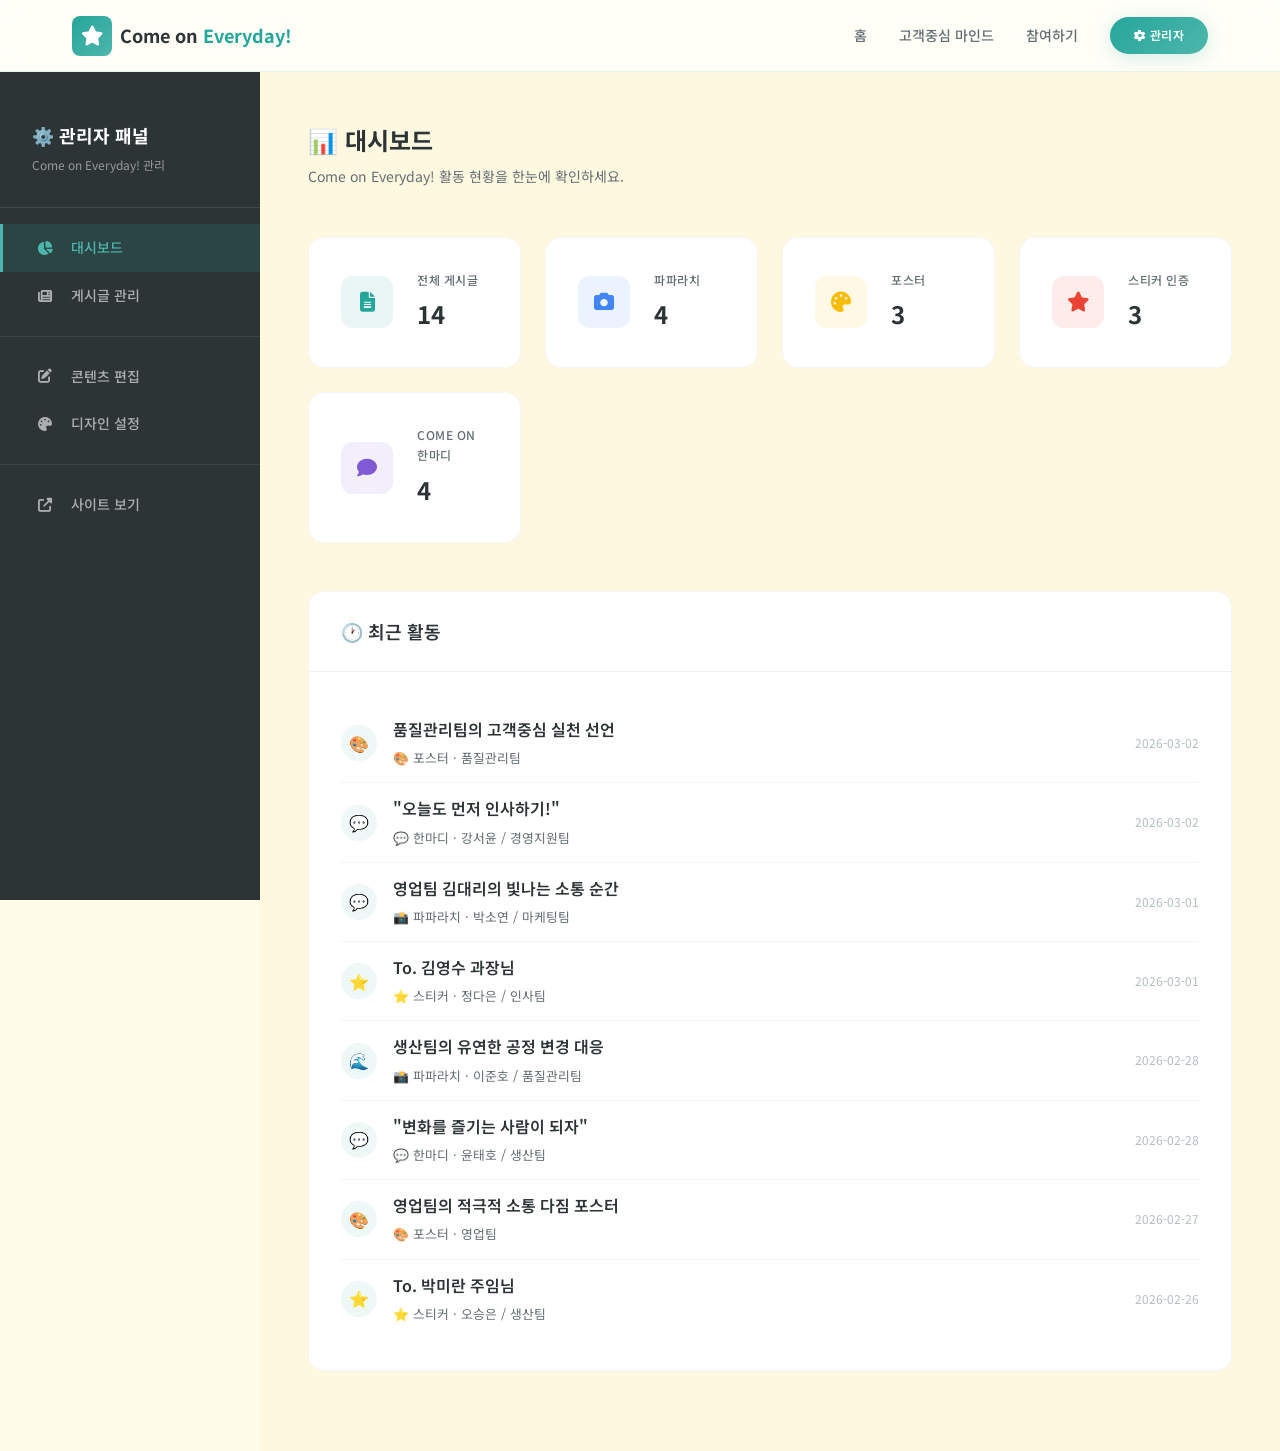
==== admin.html @ de148626 "feat: 에스티팜 Come on Everyday 웹사이트 초기 버전" ====
<!DOCTYPE html>
<html lang="ko">

<head>
    <meta charset="UTF-8">
    <meta name="viewport" content="width=device-width, initial-scale=1.0">
    <title>관리자 대시보드 - Come on Everyday!</title>
    <meta name="robots" content="noindex, nofollow">
    <link rel="preconnect" href="https://fonts.googleapis.com">
    <link rel="preconnect" href="https://fonts.gstatic.com" crossorigin>
    <link href="https://fonts.googleapis.com/css2?family=Noto+Sans+KR:wght@300;400;500;600;700;800&display=swap"
        rel="stylesheet">
    <link rel="stylesheet" href="https://cdnjs.cloudflare.com/ajax/libs/font-awesome/6.4.0/css/all.min.css">
    <link rel="stylesheet" href="css/style.css">
    <link rel="stylesheet" href="css/admin.css">
</head>

<body>

    <!-- ===== 네비게이션 ===== -->
    <nav class="navbar scrolled" id="navbar">
        <div class="nav-container">
            <a href="index.html" class="nav-logo">
                <div class="logo-icon"><i class="fas fa-star"></i></div>
                <span>Come on <span class="highlight">Everyday!</span></span>
            </a>
            <div class="nav-links" id="navLinks">
                <a href="index.html">홈</a>
                <a href="mindset.html">고객중심 마인드</a>
                <a href="participate.html">참여하기</a>
                <a href="admin.html" class="nav-admin-btn active"><i class="fas fa-cog"></i> 관리자</a>
            </div>
            <button class="mobile-menu-btn" id="mobileMenuBtn" aria-label="메뉴 열기">
                <span></span><span></span><span></span>
            </button>
        </div>
    </nav>

    <div class="admin-layout">

        <!-- ===== 사이드바 ===== -->
        <aside class="admin-sidebar" id="adminSidebar">
            <div class="sidebar-header">
                <h3>⚙️ 관리자 패널</h3>
                <p>Come on Everyday! 관리</p>
            </div>
            <nav class="sidebar-nav">
                <a href="#" class="active" data-section="dashboard"><i class="fas fa-chart-pie"></i> 대시보드</a>
                <a href="#" data-section="posts"><i class="fas fa-newspaper"></i> 게시글 관리</a>
                <div class="sidebar-divider"></div>
                <a href="#" data-section="content"><i class="fas fa-edit"></i> 콘텐츠 편집</a>
                <a href="#" data-section="design"><i class="fas fa-palette"></i> 디자인 설정</a>
                <div class="sidebar-divider"></div>
                <a href="index.html"><i class="fas fa-external-link-alt"></i> 사이트 보기</a>
            </nav>
        </aside>

        <!-- ===== 메인 콘텐츠 ===== -->
        <main class="admin-content">

            <!-- ===== 섹션: 대시보드 ===== -->
            <div class="admin-section active" id="section-dashboard">
                <div class="admin-page-header">
                    <h1>📊 대시보드</h1>
                    <p>Come on Everyday! 활동 현황을 한눈에 확인하세요.</p>
                </div>

                <!-- 통계 카드 -->
                <div class="stats-grid" id="statsGrid">
                    <div class="stat-card">
                        <div class="stat-icon mint"><i class="fas fa-file-alt"></i></div>
                        <div class="stat-info">
                            <h4>전체 게시글</h4>
                            <div class="stat-number" id="statTotal">0</div>
                        </div>
                    </div>
                    <div class="stat-card">
                        <div class="stat-icon blue"><i class="fas fa-camera"></i></div>
                        <div class="stat-info">
                            <h4>파파라치</h4>
                            <div class="stat-number" id="statPaparazzi">0</div>
                        </div>
                    </div>
                    <div class="stat-card">
                        <div class="stat-icon orange"><i class="fas fa-palette"></i></div>
                        <div class="stat-info">
                            <h4>포스터</h4>
                            <div class="stat-number" id="statPoster">0</div>
                        </div>
                    </div>
                    <div class="stat-card">
                        <div class="stat-icon red"><i class="fas fa-star"></i></div>
                        <div class="stat-info">
                            <h4>스티커 인증</h4>
                            <div class="stat-number" id="statSticker">0</div>
                        </div>
                    </div>
                    <div class="stat-card">
                        <div class="stat-icon purple"><i class="fas fa-comment"></i></div>
                        <div class="stat-info">
                            <h4>Come On 한마디</h4>
                            <div class="stat-number" id="statOneword">0</div>
                        </div>
                    </div>
                </div>

                <!-- 최근 활동 -->
                <div class="admin-card">
                    <div class="admin-card-header">
                        <h3>🕐 최근 활동</h3>
                    </div>
                    <div class="admin-card-body">
                        <ul class="activity-list" id="recentActivity">
                            <!-- JS로 렌더링 -->
                        </ul>
                    </div>
                </div>
            </div>

            <!-- ===== 섹션: 게시글 관리 ===== -->
            <div class="admin-section" id="section-posts" style="display:none;">
                <div class="admin-page-header">
                    <h1>📝 게시글 관리</h1>
                    <p>활동별 게시글을 확인하고 관리하세요.</p>
                </div>

                <!-- 카테고리 탭 -->
                <div class="admin-tabs">
                    <button class="admin-tab-btn active" data-post-tab="paparazzi">📸 파파라치</button>
                    <button class="admin-tab-btn" data-post-tab="poster">🎨 포스터</button>
                    <button class="admin-tab-btn" data-post-tab="sticker">⭐ 스티커</button>
                    <button class="admin-tab-btn" data-post-tab="oneword">💬 한마디</button>
                </div>

                <!-- 게시글 테이블 -->
                <div class="admin-card">
                    <div class="admin-card-header">
                        <h3>게시글 목록</h3>
                        <button class="btn btn-primary btn-sm" id="btnResetPosts" onclick="resetPostsData()">
                            <i class="fas fa-rotate"></i> 샘플 데이터 복원
                        </button>
                    </div>
                    <div class="admin-card-body" style="padding: 0;">
                        <table class="admin-table" id="postsTable">
                            <thead>
                                <tr>
                                    <th>제목</th>
                                    <th>작성자</th>
                                    <th>카테고리</th>
                                    <th>날짜</th>
                                    <th>관리</th>
                                </tr>
                            </thead>
                            <tbody id="postsTableBody">
                                <!-- JS로 렌더링 -->
                            </tbody>
                        </table>
                    </div>
                </div>
            </div>

            <!-- ===== 섹션: 콘텐츠 편집 ===== -->
            <div class="admin-section" id="section-content" style="display:none;">
                <div class="admin-page-header">
                    <h1>✏️ 콘텐츠 편집</h1>
                    <p>웹사이트의 텍스트 콘텐츠를 자유롭게 수정하세요.</p>
                </div>

                <!-- 메인 페이지 콘텐츠 -->
                <div class="admin-card">
                    <div class="admin-card-header">
                        <h3>🏠 메인 페이지</h3>
                    </div>
                    <div class="admin-card-body">
                        <form class="admin-form" id="contentFormMain">
                            <div class="form-group">
                                <label><i class="fas fa-heading"></i> 히어로 타이틀</label>
                                <textarea id="edit-heroTitle" rows="2">함께 만들어가는
에스티팜의 매일(Every day)</textarea>
                            </div>
                            <div class="form-group">
                                <label><i class="fas fa-align-left"></i> 히어로 서브 텍스트</label>
                                <textarea id="edit-heroSubtitle"
                                    rows="2">글로벌 탑티어 CDMO 기업으로 나아가기 위해, 에스티팜 구성원 모두가 고객중심 마인드를 일상 속에서 실천합니다.</textarea>
                            </div>
                            <div class="form-group">
                                <label><i class="fas fa-info-circle"></i> 활동 소개 제목</label>
                                <input type="text" id="edit-introTitle" value="Come On Everyday란?">
                            </div>
                            <div class="form-group">
                                <label><i class="fas fa-align-left"></i> 활동 소개 설명</label>
                                <textarea id="edit-introDesc"
                                    rows="3">에스티팜 구성원들이 고객중심 마인드를 일상 속에서 자연스럽게 실천하고, 서로의 노력을 공유하며 함께 성장하는 조직문화 활동입니다.</textarea>
                            </div>
                            <button type="button" class="btn btn-primary btn-sm" onclick="saveContent('main')">
                                <i class="fas fa-save"></i> 메인 페이지 저장
                            </button>
                        </form>
                    </div>
                </div>

                <!-- 마인드 페이지 콘텐츠 -->
                <div class="admin-card">
                    <div class="admin-card-header">
                        <h3>🎯 고객중심 마인드 페이지</h3>
                    </div>
                    <div class="admin-card-body">
                        <form class="admin-form" id="contentFormMindset">
                            <div class="form-group">
                                <label><i class="fas fa-comment-dots"></i> 적극적 소통 설명</label>
                                <textarea id="edit-mindsetDesc1"
                                    rows="4">고객과 동료에게 먼저 다가가 소통합니다. 문제가 발생하기 전에 선제적으로 의견을 나누고, 열린 마음으로 다양한 관점을 수용합니다. 적극적 소통은 신뢰를 쌓고 더 나은 결과를 만드는 가장 강력한 도구입니다.</textarea>
                            </div>
                            <div class="form-group">
                                <label><i class="fas fa-water"></i> 유연성 설명</label>
                                <textarea id="edit-mindsetDesc2"
                                    rows="4">변화하는 환경과 고객의 요구에 유연하게 대응합니다. 고정관념에서 벗어나 창의적인 해결책을 찾고, 다양한 상황에 맞춰 최적의 방법을 선택합니다. 유연한 사고와 행동이 글로벌 경쟁력의 핵심입니다.</textarea>
                            </div>
                            <div class="form-group">
                                <label><i class="fas fa-bolt"></i> 긴박감 설명</label>
                                <textarea id="edit-mindsetDesc3"
                                    rows="4">시간의 가치를 이해하고 신속하게 행동합니다. 고객의 기대를 초과하는 빠른 대응과 실행력으로 차별화된 서비스를 제공합니다. 긴박감은 단순한 속도가 아닌, 올바른 방향으로의 빠른 실행을 의미합니다.</textarea>
                            </div>
                            <button type="button" class="btn btn-primary btn-sm" onclick="saveContent('mindset')">
                                <i class="fas fa-save"></i> 마인드 페이지 저장
                            </button>
                        </form>
                    </div>
                </div>
            </div>

            <!-- ===== 섹션: 디자인 설정 ===== -->
            <div class="admin-section" id="section-design" style="display:none;">
                <div class="admin-page-header">
                    <h1>🎨 디자인 설정</h1>
                    <p>웹사이트의 색상, 폰트 등 디자인을 커스터마이징하세요.</p>
                </div>

                <div class="admin-card">
                    <div class="admin-card-header">
                        <h3>🎨 테마 색상</h3>
                    </div>
                    <div class="admin-card-body">
                        <form class="admin-form" id="designForm">
                            <div class="form-row">
                                <div class="form-group">
                                    <label><i class="fas fa-fill-drip"></i> 배경색 (메인)</label>
                                    <div class="color-input-group">
                                        <input type="color" id="theme-bgPrimary" value="#FFFDE7">
                                        <input type="text" id="theme-bgPrimary-text" value="#FFFDE7"
                                            placeholder="#FFFDE7">
                                    </div>
                                </div>
                                <div class="form-group">
                                    <label><i class="fas fa-fill-drip"></i> 배경색 (보조)</label>
                                    <div class="color-input-group">
                                        <input type="color" id="theme-bgSecondary" value="#FFF8E1">
                                        <input type="text" id="theme-bgSecondary-text" value="#FFF8E1"
                                            placeholder="#FFF8E1">
                                    </div>
                                </div>
                            </div>
                            <div class="form-row">
                                <div class="form-group">
                                    <label><i class="fas fa-droplet"></i> 포인트 컬러 (민트)</label>
                                    <div class="color-input-group">
                                        <input type="color" id="theme-accentMint" value="#26A69A">
                                        <input type="text" id="theme-accentMint-text" value="#26A69A"
                                            placeholder="#26A69A">
                                    </div>
                                </div>
                                <div class="form-group">
                                    <label><i class="fas fa-droplet"></i> 포인트 밝은 색</label>
                                    <div class="color-input-group">
                                        <input type="color" id="theme-accentMintLight" value="#4DB6AC">
                                        <input type="text" id="theme-accentMintLight-text" value="#4DB6AC"
                                            placeholder="#4DB6AC">
                                    </div>
                                </div>
                            </div>
                            <div class="form-row">
                                <div class="form-group">
                                    <label><i class="fas fa-font"></i> 텍스트 색상</label>
                                    <div class="color-input-group">
                                        <input type="color" id="theme-textPrimary" value="#2D3436">
                                        <input type="text" id="theme-textPrimary-text" value="#2D3436"
                                            placeholder="#2D3436">
                                    </div>
                                </div>
                                <div class="form-group">
                                    <label><i class="fas fa-font"></i> 보조 텍스트 색상</label>
                                    <div class="color-input-group">
                                        <input type="color" id="theme-textSecondary" value="#636E72">
                                        <input type="text" id="theme-textSecondary-text" value="#636E72"
                                            placeholder="#636E72">
                                    </div>
                                </div>
                            </div>
                            <div class="form-group">
                                <label><i class="fas fa-text-height"></i> 폰트</label>
                                <select id="theme-fontFamily">
                                    <option value="'Noto Sans KR', sans-serif">Noto Sans KR (기본)</option>
                                    <option value="'Pretendard', sans-serif">Pretendard</option>
                                    <option value="'IBM Plex Sans KR', sans-serif">IBM Plex Sans KR</option>
                                    <option value="'Gothic A1', sans-serif">Gothic A1</option>
                                </select>
                            </div>
                            <div style="display: flex; gap: 1rem; flex-wrap: wrap;">
                                <button type="button" class="btn btn-primary btn-sm" onclick="saveDesign()">
                                    <i class="fas fa-save"></i> 디자인 저장
                                </button>
                                <button type="button" class="btn btn-secondary btn-sm" onclick="previewDesign()">
                                    <i class="fas fa-eye"></i> 미리보기
                                </button>
                                <button type="button" class="btn btn-outline btn-sm" onclick="resetDesign()">
                                    <i class="fas fa-rotate-left"></i> 기본값 복원
                                </button>
                            </div>
                        </form>
                    </div>
                </div>
            </div>

        </main>
    </div>

    <!-- 사이드바 토글 (모바일) -->
    <button class="sidebar-toggle" id="sidebarToggle" aria-label="사이드바 토글">
        <i class="fas fa-bars"></i>
    </button>

    <!-- 토스트 -->
    <div class="toast" id="toast"></div>

    <script src="js/theme.js"></script>
    <script src="js/posts.js"></script>
    <script src="js/main.js"></script>
    <script src="js/admin.js"></script>
</body>

</html>
---- css/style.css ----
/* ============================================
   에스티팜 Come on Everyday! - 메인 스타일시트
   디자인 시스템: 따뜻한 노란색 + 민트 포인트
   ============================================ */

/* === 1. CSS 변수 (테마 시스템) === */
:root {
  /* 메인 컬러 */
  --bg-primary: #FFFDE7;
  --bg-secondary: #FFF8E1;
  --bg-warm: #FFF3C4;
  --accent-mint: #26A69A;
  --accent-mint-light: #4DB6AC;
  --accent-mint-dark: #00897B;
  --accent-mint-bg: rgba(38, 166, 154, 0.08);

  /* 텍스트 */
  --text-primary: #2D3436;
  --text-secondary: #636E72;
  --text-light: #B2BEC3;
  --text-white: #FFFFFF;

  /* 카드 & 서피스 */
  --surface-white: #FFFFFF;
  --surface-glass: rgba(255, 255, 255, 0.7);
  --surface-card: rgba(255, 255, 255, 0.85);

  /* 그림자 */
  --shadow-sm: 0 2px 8px rgba(0, 0, 0, 0.06);
  --shadow-md: 0 4px 16px rgba(0, 0, 0, 0.08);
  --shadow-lg: 0 8px 32px rgba(0, 0, 0, 0.1);
  --shadow-mint: 0 4px 20px rgba(38, 166, 154, 0.2);

  /* 그라데이션 */
  --gradient-hero: linear-gradient(135deg, #FFF8E1 0%, #E0F2F1 50%, #B2DFDB 100%);
  --gradient-mint: linear-gradient(135deg, #26A69A 0%, #4DB6AC 100%);
  --gradient-warm: linear-gradient(135deg, #FFFDE7 0%, #FFF3C4 100%);
  --gradient-card: linear-gradient(145deg, rgba(255,255,255,0.9), rgba(255,253,231,0.5));

  /* 간격 */
  --spacing-xs: 0.25rem;
  --spacing-sm: 0.5rem;
  --spacing-md: 1rem;
  --spacing-lg: 1.5rem;
  --spacing-xl: 2rem;
  --spacing-2xl: 3rem;
  --spacing-3xl: 4rem;

  /* 둥근 모서리 */
  --radius-sm: 8px;
  --radius-md: 12px;
  --radius-lg: 16px;
  --radius-xl: 24px;
  --radius-full: 9999px;

  /* 폰트 */
  --font-family: 'Noto Sans KR', -apple-system, BlinkMacSystemFont, sans-serif;
  --font-size-xs: 0.75rem;
  --font-size-sm: 0.875rem;
  --font-size-md: 1rem;
  --font-size-lg: 1.125rem;
  --font-size-xl: 1.25rem;
  --font-size-2xl: 1.5rem;
  --font-size-3xl: 2rem;
  --font-size-4xl: 2.5rem;
  --font-size-hero: 3.5rem;

  /* 트랜지션 */
  --transition-fast: 0.2s ease;
  --transition-normal: 0.3s ease;
  --transition-slow: 0.5s ease;

  /* 네비게이션 높이 */
  --nav-height: 72px;
}

/* === 2. 리셋 & 기본 스타일 === */
*,
*::before,
*::after {
  margin: 0;
  padding: 0;
  box-sizing: border-box;
}

html {
  scroll-behavior: smooth;
  font-size: 16px;
}

body {
  font-family: var(--font-family);
  background-color: var(--bg-primary);
  color: var(--text-primary);
  line-height: 1.7;
  overflow-x: hidden;
  -webkit-font-smoothing: antialiased;
}

a {
  color: var(--accent-mint);
  text-decoration: none;
  transition: color var(--transition-fast);
}

a:hover {
  color: var(--accent-mint-dark);
}

img {
  max-width: 100%;
  height: auto;
  display: block;
}

ul, ol {
  list-style: none;
}

/* === 3. 네비게이션 === */
.navbar {
  position: fixed;
  top: 0;
  left: 0;
  right: 0;
  height: var(--nav-height);
  background: var(--surface-glass);
  backdrop-filter: blur(20px);
  -webkit-backdrop-filter: blur(20px);
  border-bottom: 1px solid rgba(38, 166, 154, 0.1);
  z-index: 1000;
  transition: all var(--transition-normal);
}

.navbar.scrolled {
  background: rgba(255, 253, 231, 0.95);
  box-shadow: var(--shadow-sm);
}

.nav-container {
  max-width: 1200px;
  margin: 0 auto;
  padding: 0 var(--spacing-xl);
  height: 100%;
  display: flex;
  align-items: center;
  justify-content: space-between;
}

.nav-logo {
  display: flex;
  align-items: center;
  gap: var(--spacing-sm);
  font-weight: 700;
  font-size: var(--font-size-lg);
  color: var(--text-primary);
}

.nav-logo .logo-icon {
  width: 40px;
  height: 40px;
  background: var(--gradient-mint);
  border-radius: var(--radius-sm);
  display: flex;
  align-items: center;
  justify-content: center;
  color: white;
  font-size: var(--font-size-xl);
}

.nav-logo span.highlight {
  color: var(--accent-mint);
}

.nav-links {
  display: flex;
  align-items: center;
  gap: var(--spacing-xl);
}

.nav-links a {
  color: var(--text-secondary);
  font-weight: 500;
  font-size: var(--font-size-sm);
  padding: var(--spacing-sm) 0;
  position: relative;
  transition: color var(--transition-fast);
}

.nav-links a::after {
  content: '';
  position: absolute;
  bottom: 0;
  left: 0;
  width: 0;
  height: 2px;
  background: var(--gradient-mint);
  border-radius: var(--radius-full);
  transition: width var(--transition-normal);
}

.nav-links a:hover,
.nav-links a.active {
  color: var(--accent-mint);
}

.nav-links a:hover::after,
.nav-links a.active::after {
  width: 100%;
}

.nav-admin-btn {
  background: var(--gradient-mint);
  color: white !important;
  padding: var(--spacing-sm) var(--spacing-lg) !important;
  border-radius: var(--radius-full);
  font-weight: 600 !important;
  font-size: var(--font-size-xs) !important;
  letter-spacing: 0.5px;
  transition: all var(--transition-normal) !important;
  box-shadow: var(--shadow-mint);
}

.nav-admin-btn:hover {
  transform: translateY(-2px);
  box-shadow: 0 6px 24px rgba(38, 166, 154, 0.3) !important;
}

.nav-admin-btn::after {
  display: none !important;
}

/* 모바일 메뉴 */
.mobile-menu-btn {
  display: none;
  flex-direction: column;
  gap: 5px;
  background: none;
  border: none;
  cursor: pointer;
  padding: var(--spacing-sm);
}

.mobile-menu-btn span {
  width: 24px;
  height: 2px;
  background: var(--text-primary);
  border-radius: var(--radius-full);
  transition: all var(--transition-normal);
}

.mobile-menu-btn.active span:nth-child(1) {
  transform: rotate(45deg) translateY(7px);
}

.mobile-menu-btn.active span:nth-child(2) {
  opacity: 0;
}

.mobile-menu-btn.active span:nth-child(3) {
  transform: rotate(-45deg) translateY(-7px);
}

/* === 4. 히어로 섹션 === */
.hero {
  min-height: 100vh;
  display: flex;
  align-items: center;
  justify-content: center;
  background: var(--gradient-hero);
  padding: calc(var(--nav-height) + var(--spacing-3xl)) var(--spacing-xl) var(--spacing-3xl);
  position: relative;
  overflow: hidden;
}

.hero::before {
  content: '';
  position: absolute;
  top: -50%;
  right: -20%;
  width: 600px;
  height: 600px;
  background: radial-gradient(circle, rgba(38, 166, 154, 0.08) 0%, transparent 70%);
  border-radius: 50%;
  animation: float 8s ease-in-out infinite;
}

.hero::after {
  content: '';
  position: absolute;
  bottom: -30%;
  left: -10%;
  width: 400px;
  height: 400px;
  background: radial-gradient(circle, rgba(255, 243, 196, 0.5) 0%, transparent 70%);
  border-radius: 50%;
  animation: float 6s ease-in-out infinite reverse;
}

@keyframes float {
  0%, 100% { transform: translateY(0) rotate(0deg); }
  50% { transform: translateY(-30px) rotate(5deg); }
}

.hero-content {
  text-align: center;
  max-width: 800px;
  position: relative;
  z-index: 1;
}

.hero-badge {
  display: inline-flex;
  align-items: center;
  gap: var(--spacing-sm);
  background: var(--surface-glass);
  backdrop-filter: blur(10px);
  padding: var(--spacing-sm) var(--spacing-lg);
  border-radius: var(--radius-full);
  font-size: var(--font-size-sm);
  font-weight: 500;
  color: var(--accent-mint);
  margin-bottom: var(--spacing-xl);
  border: 1px solid rgba(38, 166, 154, 0.15);
  animation: fadeInDown 0.8s ease-out;
}

.hero-title {
  font-size: var(--font-size-hero);
  font-weight: 800;
  line-height: 1.2;
  margin-bottom: var(--spacing-lg);
  color: var(--text-primary);
  animation: fadeInUp 0.8s ease-out 0.2s both;
}

.hero-title .accent {
  color: var(--accent-mint);
  position: relative;
  display: inline-block;
}

.hero-title .accent::after {
  content: '';
  position: absolute;
  bottom: 4px;
  left: 0;
  right: 0;
  height: 8px;
  background: rgba(38, 166, 154, 0.15);
  border-radius: var(--radius-full);
  z-index: -1;
}

.hero-subtitle {
  font-size: var(--font-size-lg);
  color: var(--text-secondary);
  max-width: 600px;
  margin: 0 auto var(--spacing-2xl);
  line-height: 1.8;
  animation: fadeInUp 0.8s ease-out 0.4s both;
}

.hero-buttons {
  display: flex;
  gap: var(--spacing-md);
  justify-content: center;
  flex-wrap: wrap;
  animation: fadeInUp 0.8s ease-out 0.6s both;
}

.scroll-indicator {
  position: absolute;
  bottom: 40px;
  left: 50%;
  transform: translateX(-50%);
  display: flex;
  flex-direction: column;
  align-items: center;
  gap: var(--spacing-sm);
  color: var(--text-light);
  font-size: var(--font-size-xs);
  animation: bounce 2s infinite;
  z-index: 1;
}

.scroll-indicator i {
  font-size: var(--font-size-xl);
}

@keyframes bounce {
  0%, 20%, 50%, 80%, 100% { transform: translateX(-50%) translateY(0); }
  40% { transform: translateX(-50%) translateY(-10px); }
  60% { transform: translateX(-50%) translateY(-5px); }
}

/* === 5. 버튼 === */
.btn {
  display: inline-flex;
  align-items: center;
  gap: var(--spacing-sm);
  padding: 14px 32px;
  border-radius: var(--radius-full);
  font-family: var(--font-family);
  font-weight: 600;
  font-size: var(--font-size-md);
  cursor: pointer;
  border: none;
  transition: all var(--transition-normal);
  text-decoration: none;
  line-height: 1;
}

.btn-primary {
  background: var(--gradient-mint);
  color: var(--text-white);
  box-shadow: var(--shadow-mint);
}

.btn-primary:hover {
  transform: translateY(-3px);
  box-shadow: 0 8px 28px rgba(38, 166, 154, 0.35);
  color: var(--text-white);
}

.btn-secondary {
  background: var(--surface-white);
  color: var(--accent-mint);
  border: 2px solid rgba(38, 166, 154, 0.2);
}

.btn-secondary:hover {
  border-color: var(--accent-mint);
  background: var(--accent-mint-bg);
  transform: translateY(-3px);
  box-shadow: var(--shadow-md);
  color: var(--accent-mint-dark);
}

.btn-outline {
  background: transparent;
  color: var(--accent-mint);
  border: 2px solid var(--accent-mint);
}

.btn-outline:hover {
  background: var(--accent-mint);
  color: var(--text-white);
  transform: translateY(-2px);
}

.btn-sm {
  padding: 10px 20px;
  font-size: var(--font-size-sm);
}

.btn-lg {
  padding: 18px 40px;
  font-size: var(--font-size-lg);
}

/* === 6. 섹션 공통 === */
.section {
  padding: var(--spacing-3xl) var(--spacing-xl);
}

.section-container {
  max-width: 1200px;
  margin: 0 auto;
}

.section-header {
  text-align: center;
  margin-bottom: var(--spacing-3xl);
}

.section-label {
  display: inline-flex;
  align-items: center;
  gap: var(--spacing-xs);
  color: var(--accent-mint);
  font-size: var(--font-size-sm);
  font-weight: 600;
  text-transform: uppercase;
  letter-spacing: 1.5px;
  margin-bottom: var(--spacing-md);
}

.section-title {
  font-size: var(--font-size-3xl);
  font-weight: 700;
  color: var(--text-primary);
  margin-bottom: var(--spacing-md);
}

.section-desc {
  font-size: var(--font-size-lg);
  color: var(--text-secondary);
  max-width: 600px;
  margin: 0 auto;
  line-height: 1.8;
}

/* === 7. 소개 섹션 === */
.intro-section {
  background: var(--surface-white);
}

.intro-grid {
  display: grid;
  grid-template-columns: repeat(3, 1fr);
  gap: var(--spacing-xl);
  margin-top: var(--spacing-2xl);
}

.intro-card {
  background: var(--gradient-card);
  border: 1px solid rgba(38, 166, 154, 0.08);
  border-radius: var(--radius-lg);
  padding: var(--spacing-2xl);
  text-align: center;
  transition: all var(--transition-normal);
}

.intro-card:hover {
  transform: translateY(-8px);
  box-shadow: var(--shadow-lg);
  border-color: rgba(38, 166, 154, 0.2);
}

.intro-card .card-icon {
  width: 64px;
  height: 64px;
  margin: 0 auto var(--spacing-lg);
  background: var(--accent-mint-bg);
  border-radius: var(--radius-md);
  display: flex;
  align-items: center;
  justify-content: center;
  font-size: var(--font-size-2xl);
  color: var(--accent-mint);
  transition: all var(--transition-normal);
}

.intro-card:hover .card-icon {
  background: var(--gradient-mint);
  color: white;
  transform: scale(1.1);
}

.intro-card h3 {
  font-size: var(--font-size-xl);
  font-weight: 600;
  margin-bottom: var(--spacing-sm);
}

.intro-card p {
  color: var(--text-secondary);
  font-size: var(--font-size-sm);
  line-height: 1.7;
}

/* === 8. CTA 섹션 === */
.cta-section {
  background: var(--gradient-warm);
  position: relative;
  overflow: hidden;
}

.cta-section::before {
  content: '';
  position: absolute;
  top: 0;
  right: 0;
  width: 300px;
  height: 300px;
  background: radial-gradient(circle, rgba(38, 166, 154, 0.06) 0%, transparent 70%);
  border-radius: 50%;
}

.cta-cards {
  display: grid;
  grid-template-columns: repeat(2, 1fr);
  gap: var(--spacing-2xl);
  max-width: 900px;
  margin: 0 auto;
}

.cta-card {
  background: var(--surface-card);
  backdrop-filter: blur(10px);
  border: 1px solid rgba(38, 166, 154, 0.1);
  border-radius: var(--radius-xl);
  padding: var(--spacing-3xl) var(--spacing-2xl);
  text-align: center;
  transition: all var(--transition-normal);
  position: relative;
  overflow: hidden;
}

.cta-card::before {
  content: '';
  position: absolute;
  top: 0;
  left: 0;
  right: 0;
  height: 4px;
  background: var(--gradient-mint);
  opacity: 0;
  transition: opacity var(--transition-normal);
}

.cta-card:hover {
  transform: translateY(-6px);
  box-shadow: var(--shadow-lg);
}

.cta-card:hover::before {
  opacity: 1;
}

.cta-card .card-emoji {
  font-size: 3rem;
  margin-bottom: var(--spacing-lg);
}

.cta-card h3 {
  font-size: var(--font-size-xl);
  font-weight: 700;
  margin-bottom: var(--spacing-md);
}

.cta-card p {
  color: var(--text-secondary);
  margin-bottom: var(--spacing-xl);
  line-height: 1.7;
}

/* === 9. 캐릭터 섹션 === */
.character-section {
  background: var(--surface-white);
}

.character-grid {
  display: grid;
  grid-template-columns: repeat(3, 1fr);
  gap: var(--spacing-xl);
}

.character-card {
  background: var(--bg-primary);
  border-radius: var(--radius-xl);
  padding: var(--spacing-2xl);
  text-align: center;
  transition: all var(--transition-normal);
  border: 2px solid transparent;
}

.character-card:hover {
  transform: translateY(-10px);
  box-shadow: var(--shadow-lg);
  border-color: rgba(38, 166, 154, 0.15);
}

.character-img {
  width: 160px;
  height: 160px;
  margin: 0 auto var(--spacing-lg);
  border-radius: 50%;
  background: var(--gradient-mint);
  display: flex;
  align-items: center;
  justify-content: center;
  font-size: 4rem;
  color: white;
  position: relative;
  overflow: hidden;
  box-shadow: 0 8px 24px rgba(38, 166, 154, 0.2);
  transition: transform var(--transition-normal);
}

.character-card:hover .character-img {
  transform: scale(1.05) rotate(3deg);
}

.character-img img {
  width: 100%;
  height: 100%;
  object-fit: cover;
  border-radius: 50%;
}

.character-card h3 {
  font-size: var(--font-size-xl);
  font-weight: 700;
  margin-bottom: var(--spacing-xs);
  color: var(--text-primary);
}

.character-card .character-en {
  font-size: var(--font-size-sm);
  color: var(--accent-mint);
  font-weight: 500;
  margin-bottom: var(--spacing-md);
}

.character-card p {
  color: var(--text-secondary);
  font-size: var(--font-size-sm);
  line-height: 1.7;
}

/* === 10. 푸터 === */
.footer {
  background: var(--text-primary);
  color: rgba(255, 255, 255, 0.7);
  padding: var(--spacing-3xl) var(--spacing-xl) var(--spacing-xl);
}

.footer-container {
  max-width: 1200px;
  margin: 0 auto;
  display: grid;
  grid-template-columns: 2fr 1fr 1fr;
  gap: var(--spacing-3xl);
}

.footer-brand h3 {
  color: white;
  font-size: var(--font-size-xl);
  margin-bottom: var(--spacing-md);
}

.footer-brand h3 span {
  color: var(--accent-mint-light);
}

.footer-brand p {
  font-size: var(--font-size-sm);
  line-height: 1.8;
}

.footer-links h4 {
  color: white;
  font-size: var(--font-size-md);
  margin-bottom: var(--spacing-lg);
}

.footer-links a {
  display: block;
  color: rgba(255, 255, 255, 0.6);
  font-size: var(--font-size-sm);
  padding: var(--spacing-xs) 0;
  transition: color var(--transition-fast);
}

.footer-links a:hover {
  color: var(--accent-mint-light);
}

.footer-bottom {
  max-width: 1200px;
  margin: var(--spacing-2xl) auto 0;
  padding-top: var(--spacing-xl);
  border-top: 1px solid rgba(255, 255, 255, 0.1);
  display: flex;
  justify-content: space-between;
  align-items: center;
  font-size: var(--font-size-xs);
}

/* === 11. 마인드셋 페이지 === */
.page-hero {
  padding: calc(var(--nav-height) + var(--spacing-3xl)) var(--spacing-xl) var(--spacing-3xl);
  background: var(--gradient-hero);
  text-align: center;
  position: relative;
  overflow: hidden;
}

.page-hero::before {
  content: '';
  position: absolute;
  top: -100px;
  right: -100px;
  width: 400px;
  height: 400px;
  background: radial-gradient(circle, rgba(38, 166, 154, 0.06) 0%, transparent 70%);
  border-radius: 50%;
}

.page-hero h1 {
  font-size: var(--font-size-4xl);
  font-weight: 800;
  margin-bottom: var(--spacing-lg);
}

.page-hero .lead {
  font-size: var(--font-size-lg);
  color: var(--text-secondary);
  max-width: 700px;
  margin: 0 auto;
  line-height: 1.8;
}

.mindset-cards {
  display: grid;
  grid-template-columns: repeat(3, 1fr);
  gap: var(--spacing-xl);
  margin-top: var(--spacing-2xl);
}

.mindset-card {
  background: var(--surface-white);
  border-radius: var(--radius-xl);
  padding: var(--spacing-3xl) var(--spacing-2xl);
  text-align: center;
  position: relative;
  overflow: hidden;
  transition: all var(--transition-normal);
  border: 1px solid rgba(38, 166, 154, 0.05);
}

.mindset-card::before {
  content: '';
  position: absolute;
  top: 0;
  left: 0;
  right: 0;
  height: 4px;
  background: var(--gradient-mint);
}

.mindset-card:hover {
  transform: translateY(-8px);
  box-shadow: var(--shadow-lg);
}

.mindset-card .mindset-icon {
  width: 80px;
  height: 80px;
  margin: 0 auto var(--spacing-lg);
  background: var(--accent-mint-bg);
  border-radius: 50%;
  display: flex;
  align-items: center;
  justify-content: center;
  font-size: var(--font-size-3xl);
  color: var(--accent-mint);
  transition: all var(--transition-normal);
}

.mindset-card:hover .mindset-icon {
  background: var(--gradient-mint);
  color: white;
  transform: scale(1.1);
}

.mindset-card h3 {
  font-size: var(--font-size-xl);
  font-weight: 700;
  margin-bottom: var(--spacing-xs);
}

.mindset-card .mindset-en {
  color: var(--accent-mint);
  font-size: var(--font-size-sm);
  font-weight: 500;
  margin-bottom: var(--spacing-lg);
}

.mindset-card .mindset-desc {
  color: var(--text-secondary);
  line-height: 1.8;
  font-size: var(--font-size-md);
}

/* === 12. 참여하기 페이지 === */
.activity-tabs {
  display: flex;
  gap: var(--spacing-sm);
  justify-content: center;
  flex-wrap: wrap;
  margin-bottom: var(--spacing-2xl);
}

.tab-btn {
  padding: 12px 24px;
  border: 2px solid rgba(38, 166, 154, 0.15);
  background: var(--surface-white);
  border-radius: var(--radius-full);
  font-family: var(--font-family);
  font-size: var(--font-size-sm);
  font-weight: 500;
  color: var(--text-secondary);
  cursor: pointer;
  transition: all var(--transition-normal);
  display: flex;
  align-items: center;
  gap: var(--spacing-sm);
}

.tab-btn:hover {
  border-color: var(--accent-mint);
  color: var(--accent-mint);
  background: var(--accent-mint-bg);
}

.tab-btn.active {
  background: var(--gradient-mint);
  color: white;
  border-color: var(--accent-mint);
  box-shadow: var(--shadow-mint);
}

.tab-content {
  display: none;
  animation: fadeIn 0.4s ease;
}

.tab-content.active {
  display: block;
}

.activity-header {
  background: var(--surface-card);
  border: 1px solid rgba(38, 166, 154, 0.08);
  border-radius: var(--radius-lg);
  padding: var(--spacing-2xl);
  margin-bottom: var(--spacing-2xl);
  display: flex;
  align-items: center;
  justify-content: space-between;
  gap: var(--spacing-xl);
}

.activity-header .activity-info h3 {
  font-size: var(--font-size-xl);
  font-weight: 700;
  margin-bottom: var(--spacing-sm);
}

.activity-header .activity-info p {
  color: var(--text-secondary);
  line-height: 1.7;
}

/* 게시글 그리드 */
.posts-grid {
  display: grid;
  grid-template-columns: repeat(auto-fill, minmax(300px, 1fr));
  gap: var(--spacing-xl);
}

.post-card {
  background: var(--surface-white);
  border-radius: var(--radius-lg);
  overflow: hidden;
  transition: all var(--transition-normal);
  border: 1px solid rgba(0, 0, 0, 0.05);
}

.post-card:hover {
  transform: translateY(-6px);
  box-shadow: var(--shadow-lg);
}

.post-card .post-image {
  width: 100%;
  height: 200px;
  background: var(--gradient-warm);
  display: flex;
  align-items: center;
  justify-content: center;
  font-size: 3rem;
  color: var(--accent-mint);
  overflow: hidden;
}

.post-card .post-image img {
  width: 100%;
  height: 100%;
  object-fit: cover;
}

.post-card .post-body {
  padding: var(--spacing-lg);
}

.post-card .post-tag {
  display: inline-block;
  background: var(--accent-mint-bg);
  color: var(--accent-mint);
  font-size: var(--font-size-xs);
  font-weight: 600;
  padding: 4px 12px;
  border-radius: var(--radius-full);
  margin-bottom: var(--spacing-sm);
}

.post-card .post-title {
  font-size: var(--font-size-lg);
  font-weight: 600;
  margin-bottom: var(--spacing-sm);
  line-height: 1.4;
}

.post-card .post-preview {
  color: var(--text-secondary);
  font-size: var(--font-size-sm);
  line-height: 1.6;
  margin-bottom: var(--spacing-md);
  display: -webkit-box;
  -webkit-line-clamp: 2;
  -webkit-box-orient: vertical;
  overflow: hidden;
}

.post-card .post-meta {
  display: flex;
  justify-content: space-between;
  align-items: center;
  font-size: var(--font-size-xs);
  color: var(--text-light);
}

.post-card .post-author {
  display: flex;
  align-items: center;
  gap: var(--spacing-xs);
}

.post-card .post-author .avatar {
  width: 24px;
  height: 24px;
  border-radius: 50%;
  background: var(--gradient-mint);
  display: flex;
  align-items: center;
  justify-content: center;
  color: white;
  font-size: 10px;
  font-weight: 700;
}

/* === 13. 모달 === */
.modal-overlay {
  position: fixed;
  top: 0;
  left: 0;
  right: 0;
  bottom: 0;
  background: rgba(0, 0, 0, 0.5);
  backdrop-filter: blur(4px);
  z-index: 2000;
  display: none;
  align-items: center;
  justify-content: center;
  padding: var(--spacing-xl);
  animation: fadeIn 0.3s ease;
}

.modal-overlay.active {
  display: flex;
}

.modal {
  background: var(--surface-white);
  border-radius: var(--radius-xl);
  max-width: 600px;
  width: 100%;
  max-height: 90vh;
  overflow-y: auto;
  box-shadow: var(--shadow-lg);
  animation: slideUp 0.3s ease;
}

.modal-header {
  padding: var(--spacing-xl) var(--spacing-2xl);
  border-bottom: 1px solid rgba(0, 0, 0, 0.06);
  display: flex;
  align-items: center;
  justify-content: space-between;
}

.modal-header h3 {
  font-size: var(--font-size-xl);
  font-weight: 700;
}

.modal-close {
  width: 36px;
  height: 36px;
  border: none;
  background: rgba(0, 0, 0, 0.05);
  border-radius: 50%;
  cursor: pointer;
  font-size: var(--font-size-lg);
  display: flex;
  align-items: center;
  justify-content: center;
  transition: all var(--transition-fast);
  color: var(--text-secondary);
}

.modal-close:hover {
  background: rgba(0, 0, 0, 0.1);
  color: var(--text-primary);
}

.modal-body {
  padding: var(--spacing-2xl);
}

.modal-footer {
  padding: var(--spacing-lg) var(--spacing-2xl);
  border-top: 1px solid rgba(0, 0, 0, 0.06);
  display: flex;
  gap: var(--spacing-md);
  justify-content: flex-end;
}

/* === 14. 폼 === */
.form-group {
  margin-bottom: var(--spacing-lg);
}

.form-group label {
  display: block;
  font-weight: 600;
  font-size: var(--font-size-sm);
  margin-bottom: var(--spacing-sm);
  color: var(--text-primary);
}

.form-group input,
.form-group textarea,
.form-group select {
  width: 100%;
  padding: 12px 16px;
  border: 2px solid rgba(0, 0, 0, 0.08);
  border-radius: var(--radius-md);
  font-family: var(--font-family);
  font-size: var(--font-size-md);
  color: var(--text-primary);
  transition: all var(--transition-fast);
  background: var(--bg-primary);
}

.form-group input:focus,
.form-group textarea:focus,
.form-group select:focus {
  outline: none;
  border-color: var(--accent-mint);
  box-shadow: 0 0 0 3px rgba(38, 166, 154, 0.1);
}

.form-group textarea {
  min-height: 120px;
  resize: vertical;
}

.form-group .file-upload {
  border: 2px dashed rgba(38, 166, 154, 0.3);
  border-radius: var(--radius-md);
  padding: var(--spacing-2xl);
  text-align: center;
  cursor: pointer;
  transition: all var(--transition-fast);
  background: var(--accent-mint-bg);
}

.form-group .file-upload:hover {
  border-color: var(--accent-mint);
  background: rgba(38, 166, 154, 0.12);
}

.form-group .file-upload i {
  font-size: var(--font-size-3xl);
  color: var(--accent-mint);
  margin-bottom: var(--spacing-sm);
}

.form-group .file-upload p {
  color: var(--text-secondary);
  font-size: var(--font-size-sm);
}

/* === 15. 공유 버튼 === */
.share-buttons {
  display: flex;
  gap: var(--spacing-sm);
}

.share-btn {
  width: 40px;
  height: 40px;
  border: none;
  border-radius: 50%;
  cursor: pointer;
  display: flex;
  align-items: center;
  justify-content: center;
  font-size: var(--font-size-md);
  transition: all var(--transition-fast);
  color: white;
}

.share-btn.kakao { background: #FEE500; color: #3C1E1E; }
.share-btn.email { background: var(--accent-mint); }
.share-btn.link { background: var(--text-secondary); }

.share-btn:hover {
  transform: translateY(-2px);
  box-shadow: var(--shadow-md);
}

/* === 16. 애니메이션 === */
@keyframes fadeIn {
  from { opacity: 0; }
  to { opacity: 1; }
}

@keyframes fadeInUp {
  from { opacity: 0; transform: translateY(30px); }
  to { opacity: 1; transform: translateY(0); }
}

@keyframes fadeInDown {
  from { opacity: 0; transform: translateY(-20px); }
  to { opacity: 1; transform: translateY(0); }
}

@keyframes slideUp {
  from { opacity: 0; transform: translateY(20px); }
  to { opacity: 1; transform: translateY(0); }
}

/* 스크롤 애니메이션 */
.fade-up {
  opacity: 0;
  transform: translateY(40px);
  transition: all 0.6s cubic-bezier(0.4, 0, 0.2, 1);
}

.fade-up.visible {
  opacity: 1;
  transform: translateY(0);
}

/* === 17. 반응형 === */
@media (max-width: 1024px) {
  .intro-grid,
  .mindset-cards {
    grid-template-columns: repeat(2, 1fr);
  }

  .character-grid {
    grid-template-columns: repeat(2, 1fr);
  }

  .footer-container {
    grid-template-columns: 1fr 1fr;
    gap: var(--spacing-2xl);
  }
}

@media (max-width: 768px) {
  :root {
    --font-size-hero: 2.2rem;
    --font-size-4xl: 2rem;
    --font-size-3xl: 1.5rem;
    --nav-height: 64px;
  }

  .mobile-menu-btn {
    display: flex;
  }

  .nav-links {
    position: fixed;
    top: var(--nav-height);
    left: 0;
    right: 0;
    background: var(--bg-primary);
    flex-direction: column;
    padding: var(--spacing-xl);
    gap: var(--spacing-md);
    box-shadow: var(--shadow-lg);
    transform: translateY(-100%);
    opacity: 0;
    visibility: hidden;
    transition: all var(--transition-normal);
  }

  .nav-links.active {
    transform: translateY(0);
    opacity: 1;
    visibility: visible;
  }

  .hero {
    padding-top: calc(var(--nav-height) + var(--spacing-2xl));
    min-height: auto;
    padding-bottom: 100px;
  }

  .hero-buttons {
    flex-direction: column;
    align-items: center;
  }

  .intro-grid,
  .mindset-cards,
  .character-grid {
    grid-template-columns: 1fr;
  }

  .cta-cards {
    grid-template-columns: 1fr;
  }

  .activity-header {
    flex-direction: column;
    text-align: center;
  }

  .posts-grid {
    grid-template-columns: 1fr;
  }

  .footer-container {
    grid-template-columns: 1fr;
    gap: var(--spacing-2xl);
  }

  .footer-bottom {
    flex-direction: column;
    gap: var(--spacing-md);
    text-align: center;
  }

  .scroll-indicator {
    display: none;
  }

  .section {
    padding: var(--spacing-2xl) var(--spacing-md);
  }
}

@media (max-width: 480px) {
  :root {
    --font-size-hero: 1.8rem;
  }

  .btn {
    width: 100%;
    justify-content: center;
  }

  .activity-tabs {
    flex-direction: column;
  }

  .tab-btn {
    width: 100%;
    justify-content: center;
  }
}

/* === 18. 유틸리티 === */
.text-center { text-align: center; }
.text-mint { color: var(--accent-mint); }
.text-muted { color: var(--text-secondary); }
.mt-1 { margin-top: var(--spacing-md); }
.mt-2 { margin-top: var(--spacing-xl); }
.mt-3 { margin-top: var(--spacing-2xl); }
.mb-1 { margin-bottom: var(--spacing-md); }
.mb-2 { margin-bottom: var(--spacing-xl); }
.mb-3 { margin-bottom: var(--spacing-2xl); }

/* 토스트 알림 */
.toast {
  position: fixed;
  bottom: 30px;
  right: 30px;
  background: var(--text-primary);
  color: white;
  padding: 16px 24px;
  border-radius: var(--radius-md);
  font-size: var(--font-size-sm);
  font-weight: 500;
  box-shadow: var(--shadow-lg);
  z-index: 3000;
  transform: translateY(100px);
  opacity: 0;
  transition: all var(--transition-normal);
  display: flex;
  align-items: center;
  gap: var(--spacing-sm);
}

.toast.show {
  transform: translateY(0);
  opacity: 1;
}

.toast.success {
  background: var(--accent-mint);
}

/* 페이지 상단 이동 버튼 */
.back-to-top {
  position: fixed;
  bottom: 30px;
  right: 30px;
  width: 48px;
  height: 48px;
  background: var(--gradient-mint);
  color: white;
  border: none;
  border-radius: 50%;
  cursor: pointer;
  font-size: var(--font-size-lg);
  box-shadow: var(--shadow-mint);
  z-index: 100;
  opacity: 0;
  visibility: hidden;
  transform: translateY(20px);
  transition: all var(--transition-normal);
  display: flex;
  align-items: center;
  justify-content: center;
}

.back-to-top.visible {
  opacity: 1;
  visibility: visible;
  transform: translateY(0);
}

.back-to-top:hover {
  transform: translateY(-3px);
  box-shadow: 0 8px 28px rgba(38, 166, 154, 0.4);
}

/* 빈 상태 */
.empty-state {
  text-align: center;
  padding: var(--spacing-3xl);
  color: var(--text-light);
}

.empty-state i {
  font-size: 3rem;
  margin-bottom: var(--spacing-md);
  color: var(--accent-mint-light);
  opacity: 0.5;
}

.empty-state p {
  font-size: var(--font-size-md);
  margin-bottom: var(--spacing-lg);
}
---- css/admin.css ----
/* ============================================
   admin.css - 관리자 대시보드 스타일
   사이드바 레이아웃 + 대시보드 컴포넌트
   ============================================ */

/* === 관리자 레이아웃 === */
.admin-layout {
    display: flex;
    min-height: 100vh;
    padding-top: var(--nav-height);
}

/* === 사이드바 === */
.admin-sidebar {
    width: 260px;
    background: var(--text-primary);
    color: white;
    padding: var(--spacing-xl) 0;
    position: fixed;
    top: var(--nav-height);
    bottom: 0;
    left: 0;
    overflow-y: auto;
    z-index: 100;
    transition: transform var(--transition-normal);
}

.sidebar-header {
    padding: var(--spacing-md) var(--spacing-xl) var(--spacing-xl);
    border-bottom: 1px solid rgba(255, 255, 255, 0.1);
    margin-bottom: var(--spacing-md);
}

.sidebar-header h3 {
    font-size: var(--font-size-lg);
    font-weight: 700;
    margin-bottom: var(--spacing-xs);
}

.sidebar-header p {
    font-size: var(--font-size-xs);
    color: rgba(255, 255, 255, 0.5);
}

.sidebar-nav a {
    display: flex;
    align-items: center;
    gap: var(--spacing-md);
    padding: 12px var(--spacing-xl);
    color: rgba(255, 255, 255, 0.6);
    font-size: var(--font-size-sm);
    font-weight: 500;
    transition: all var(--transition-fast);
    border-left: 3px solid transparent;
}

.sidebar-nav a:hover {
    background: rgba(255, 255, 255, 0.05);
    color: white;
}

.sidebar-nav a.active {
    background: rgba(38, 166, 154, 0.15);
    color: var(--accent-mint-light);
    border-left-color: var(--accent-mint-light);
}

.sidebar-nav a i {
    width: 20px;
    text-align: center;
}

.sidebar-divider {
    height: 1px;
    background: rgba(255, 255, 255, 0.08);
    margin: var(--spacing-md) 0;
}

/* === 메인 콘텐츠 === */
.admin-content {
    flex: 1;
    margin-left: 260px;
    padding: var(--spacing-2xl);
    background: var(--bg-secondary);
    min-height: calc(100vh - var(--nav-height));
}

.admin-page-header {
    margin-bottom: var(--spacing-2xl);
}

.admin-page-header h1 {
    font-size: var(--font-size-2xl);
    font-weight: 700;
    margin-bottom: var(--spacing-xs);
}

.admin-page-header p {
    color: var(--text-secondary);
    font-size: var(--font-size-sm);
}

/* === 통계 카드 === */
.stats-grid {
    display: grid;
    grid-template-columns: repeat(auto-fit, minmax(200px, 1fr));
    gap: var(--spacing-lg);
    margin-bottom: var(--spacing-2xl);
}

.stat-card {
    background: var(--surface-white);
    border-radius: var(--radius-lg);
    padding: var(--spacing-xl);
    display: flex;
    align-items: center;
    gap: var(--spacing-lg);
    transition: all var(--transition-normal);
    border: 1px solid rgba(0, 0, 0, 0.04);
}

.stat-card:hover {
    transform: translateY(-4px);
    box-shadow: var(--shadow-md);
}

.stat-card .stat-icon {
    width: 52px;
    height: 52px;
    border-radius: var(--radius-md);
    display: flex;
    align-items: center;
    justify-content: center;
    font-size: var(--font-size-xl);
    flex-shrink: 0;
}

.stat-card .stat-icon.mint {
    background: rgba(38, 166, 154, 0.1);
    color: #26A69A;
}

.stat-card .stat-icon.blue {
    background: rgba(66, 133, 244, 0.1);
    color: #4285F4;
}

.stat-card .stat-icon.orange {
    background: rgba(251, 188, 4, 0.1);
    color: #FBBC04;
}

.stat-card .stat-icon.red {
    background: rgba(234, 67, 53, 0.1);
    color: #EA4335;
}

.stat-card .stat-icon.purple {
    background: rgba(128, 90, 213, 0.1);
    color: #805AD5;
}

.stat-card .stat-info h4 {
    font-size: var(--font-size-xs);
    color: var(--text-secondary);
    font-weight: 500;
    margin-bottom: 4px;
    text-transform: uppercase;
    letter-spacing: 0.5px;
}

.stat-card .stat-info .stat-number {
    font-size: var(--font-size-2xl);
    font-weight: 700;
    color: var(--text-primary);
}

/* === 관리자 카드/패널 === */
.admin-card {
    background: var(--surface-white);
    border-radius: var(--radius-lg);
    border: 1px solid rgba(0, 0, 0, 0.04);
    margin-bottom: var(--spacing-xl);
    overflow: hidden;
}

.admin-card-header {
    padding: var(--spacing-lg) var(--spacing-xl);
    border-bottom: 1px solid rgba(0, 0, 0, 0.06);
    display: flex;
    align-items: center;
    justify-content: space-between;
}

.admin-card-header h3 {
    font-size: var(--font-size-lg);
    font-weight: 600;
}

.admin-card-body {
    padding: var(--spacing-xl);
}

/* === 테이블 === */
.admin-table {
    width: 100%;
    border-collapse: collapse;
}

.admin-table th {
    text-align: left;
    padding: 12px 16px;
    font-size: var(--font-size-xs);
    color: var(--text-secondary);
    font-weight: 600;
    text-transform: uppercase;
    letter-spacing: 0.5px;
    border-bottom: 2px solid rgba(0, 0, 0, 0.06);
    white-space: nowrap;
}

.admin-table td {
    padding: 14px 16px;
    font-size: var(--font-size-sm);
    border-bottom: 1px solid rgba(0, 0, 0, 0.04);
    vertical-align: middle;
}

.admin-table tr:hover td {
    background: rgba(38, 166, 154, 0.02);
}

.admin-table .tag {
    display: inline-block;
    padding: 3px 10px;
    border-radius: var(--radius-full);
    font-size: var(--font-size-xs);
    font-weight: 500;
}

.admin-table .tag-mint {
    background: rgba(38, 166, 154, 0.1);
    color: #26A69A;
}

.admin-table .tag-blue {
    background: rgba(66, 133, 244, 0.1);
    color: #4285F4;
}

.admin-table .tag-red {
    background: rgba(234, 67, 53, 0.1);
    color: #EA4335;
}

.admin-table .actions {
    display: flex;
    gap: var(--spacing-sm);
}

.admin-table .actions button {
    width: 32px;
    height: 32px;
    border: none;
    border-radius: var(--radius-sm);
    cursor: pointer;
    font-size: var(--font-size-sm);
    display: flex;
    align-items: center;
    justify-content: center;
    transition: all var(--transition-fast);
}

.admin-table .actions .btn-edit {
    background: rgba(66, 133, 244, 0.1);
    color: #4285F4;
}

.admin-table .actions .btn-delete {
    background: rgba(234, 67, 53, 0.1);
    color: #EA4335;
}

.admin-table .actions button:hover {
    transform: scale(1.1);
}

/* === 관리자 폼 === */
.admin-form .form-row {
    display: grid;
    grid-template-columns: repeat(2, 1fr);
    gap: var(--spacing-lg);
}

.admin-form .form-group {
    margin-bottom: var(--spacing-lg);
}

.admin-form .form-group label {
    display: flex;
    align-items: center;
    gap: var(--spacing-sm);
    font-weight: 600;
    font-size: var(--font-size-sm);
    margin-bottom: var(--spacing-sm);
}

.admin-form .color-input-group {
    display: flex;
    align-items: center;
    gap: var(--spacing-md);
}

.admin-form .color-input-group input[type="color"] {
    width: 48px;
    height: 48px;
    border: 2px solid rgba(0, 0, 0, 0.08);
    border-radius: var(--radius-sm);
    cursor: pointer;
    padding: 4px;
}

.admin-form .color-input-group input[type="text"] {
    flex: 1;
}

/* === 탭 (관리자) === */
.admin-tabs {
    display: flex;
    gap: 2px;
    background: rgba(0, 0, 0, 0.04);
    border-radius: var(--radius-md);
    padding: 4px;
    margin-bottom: var(--spacing-xl);
}

.admin-tab-btn {
    flex: 1;
    padding: 10px 16px;
    border: none;
    background: transparent;
    border-radius: var(--radius-sm);
    font-family: var(--font-family);
    font-size: var(--font-size-sm);
    font-weight: 500;
    color: var(--text-secondary);
    cursor: pointer;
    transition: all var(--transition-fast);
}

.admin-tab-btn:hover {
    color: var(--text-primary);
}

.admin-tab-btn.active {
    background: var(--surface-white);
    color: var(--accent-mint);
    box-shadow: var(--shadow-sm);
}

/* === 최근 활동 리스트 === */
.activity-list {
    list-style: none;
}

.activity-list li {
    display: flex;
    align-items: center;
    gap: var(--spacing-md);
    padding: 12px 0;
    border-bottom: 1px solid rgba(0, 0, 0, 0.04);
}

.activity-list li:last-child {
    border-bottom: none;
}

.activity-list .activity-icon {
    width: 36px;
    height: 36px;
    border-radius: 50%;
    background: var(--accent-mint-bg);
    display: flex;
    align-items: center;
    justify-content: center;
    font-size: var(--font-size-md);
    flex-shrink: 0;
}

.activity-list .activity-text {
    flex: 1;
}

.activity-list .activity-text strong {
    font-weight: 600;
}

.activity-list .activity-time {
    font-size: var(--font-size-xs);
    color: var(--text-light);
    white-space: nowrap;
}

/* === 반응형 (관리자) === */
@media (max-width: 1024px) {
    .admin-sidebar {
        transform: translateX(-100%);
    }

    .admin-sidebar.active {
        transform: translateX(0);
    }

    .admin-content {
        margin-left: 0;
    }

    .admin-form .form-row {
        grid-template-columns: 1fr;
    }
}

@media (max-width: 768px) {
    .admin-content {
        padding: var(--spacing-md);
    }

    .stats-grid {
        grid-template-columns: repeat(2, 1fr);
    }

    .admin-table {
        display: block;
        overflow-x: auto;
    }
}

@media (max-width: 480px) {
    .stats-grid {
        grid-template-columns: 1fr;
    }
}

/* 사이드바 토글 버튼 (모바일) */
.sidebar-toggle {
    display: none;
    position: fixed;
    bottom: 80px;
    right: 20px;
    width: 48px;
    height: 48px;
    background: var(--text-primary);
    color: white;
    border: none;
    border-radius: 50%;
    cursor: pointer;
    font-size: var(--font-size-lg);
    box-shadow: var(--shadow-lg);
    z-index: 200;
    align-items: center;
    justify-content: center;
}

@media (max-width: 1024px) {
    .sidebar-toggle {
        display: flex;
    }
}
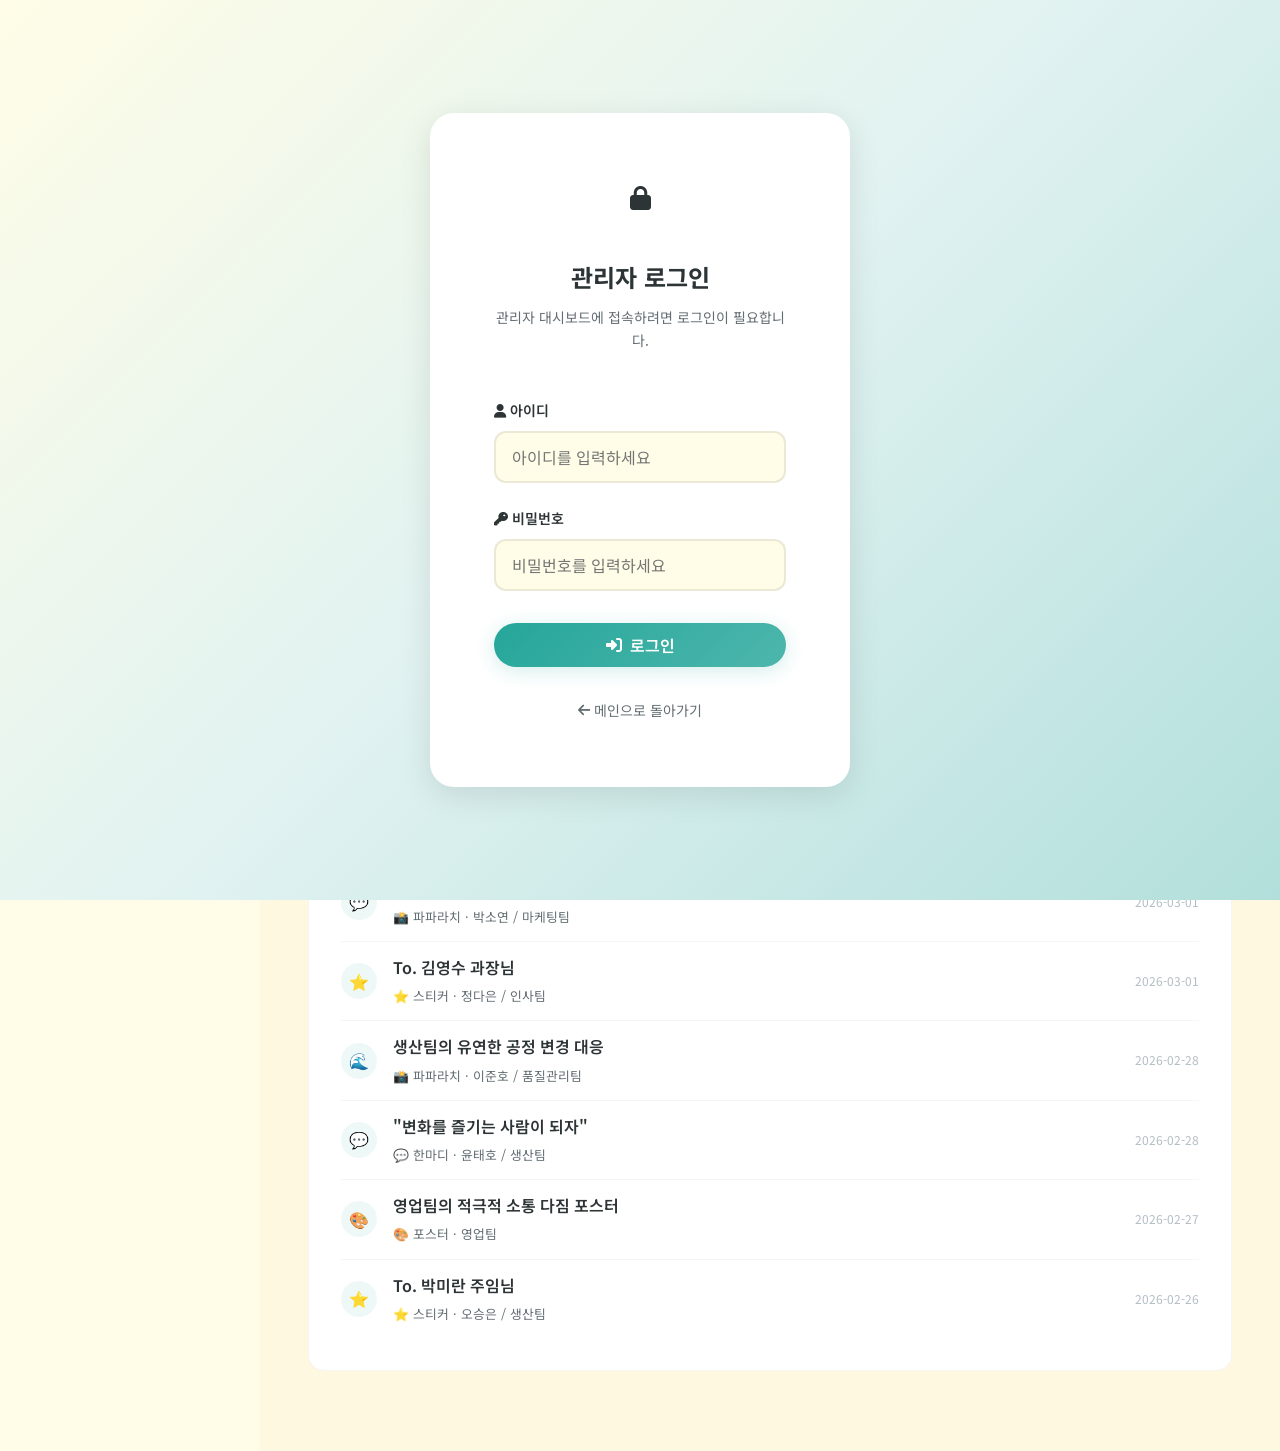
==== commit 6b37d464: "feat: add admin login (ID: admin)" ====
--- a/admin.html
+++ b/admin.html
@@ -17,6 +17,35 @@
 
 <body>
 
+    <!-- ===== 로그인 오버레이 ===== -->
+    <div class="login-overlay" id="loginOverlay">
+        <div class="login-card">
+            <div class="login-logo">
+                <div class="logo-icon" style="width:56px;height:56px;font-size:1.5rem;"><i class="fas fa-lock"></i>
+                </div>
+            </div>
+            <h2>관리자 로그인</h2>
+            <p class="login-desc">관리자 대시보드에 접속하려면 로그인이 필요합니다.</p>
+            <form id="loginForm" onsubmit="handleLogin(event)">
+                <div class="form-group">
+                    <label for="loginId"><i class="fas fa-user"></i> 아이디</label>
+                    <input type="text" id="loginId" placeholder="아이디를 입력하세요" required autocomplete="username">
+                </div>
+                <div class="form-group">
+                    <label for="loginPw"><i class="fas fa-key"></i> 비밀번호</label>
+                    <input type="password" id="loginPw" placeholder="비밀번호를 입력하세요" required
+                        autocomplete="current-password">
+                </div>
+                <p class="login-error" id="loginError" style="display:none;">아이디 또는 비밀번호가 올바르지 않습니다.</p>
+                <button type="submit" class="btn btn-primary"
+                    style="width:100%;justify-content:center;margin-top:0.5rem;">
+                    <i class="fas fa-sign-in-alt"></i> 로그인
+                </button>
+            </form>
+            <a href="index.html" class="login-back"><i class="fas fa-arrow-left"></i> 메인으로 돌아가기</a>
+        </div>
+    </div>
+
     <!-- ===== 네비게이션 ===== -->
     <nav class="navbar scrolled" id="navbar">
         <div class="nav-container">
@@ -52,6 +81,9 @@
                 <a href="#" data-section="design"><i class="fas fa-palette"></i> 디자인 설정</a>
                 <div class="sidebar-divider"></div>
                 <a href="index.html"><i class="fas fa-external-link-alt"></i> 사이트 보기</a>
+                <div class="sidebar-divider"></div>
+                <a href="#" onclick="handleLogout()" style="color:rgba(234,67,53,0.8);"><i
+                        class="fas fa-sign-out-alt"></i> 로그아웃</a>
             </nav>
         </aside>
 
--- a/css/admin.css
+++ b/css/admin.css
@@ -465,4 +465,89 @@
     .sidebar-toggle {
         display: flex;
     }
+}
+
+/* === 로그인 오버레이 === */
+.login-overlay {
+    position: fixed;
+    top: 0;
+    left: 0;
+    right: 0;
+    bottom: 0;
+    background: linear-gradient(135deg, #FFFDE7 0%, #E0F2F1 50%, #B2DFDB 100%);
+    z-index: 9999;
+    display: flex;
+    align-items: center;
+    justify-content: center;
+    padding: var(--spacing-xl);
+}
+
+.login-overlay.hidden {
+    display: none;
+}
+
+.login-card {
+    background: var(--surface-white);
+    border-radius: var(--radius-xl);
+    padding: var(--spacing-3xl);
+    max-width: 420px;
+    width: 100%;
+    box-shadow: var(--shadow-lg);
+    text-align: center;
+    animation: slideUp 0.5s ease;
+}
+
+.login-logo {
+    display: flex;
+    justify-content: center;
+    margin-bottom: var(--spacing-lg);
+}
+
+.login-card h2 {
+    font-size: var(--font-size-2xl);
+    font-weight: 700;
+    margin-bottom: var(--spacing-sm);
+    color: var(--text-primary);
+}
+
+.login-desc {
+    color: var(--text-secondary);
+    font-size: var(--font-size-sm);
+    margin-bottom: var(--spacing-2xl);
+    line-height: 1.6;
+}
+
+.login-card .form-group {
+    text-align: left;
+}
+
+.login-error {
+    color: #EA4335;
+    font-size: var(--font-size-sm);
+    font-weight: 500;
+    margin-bottom: var(--spacing-sm);
+    padding: 10px;
+    background: rgba(234, 67, 53, 0.08);
+    border-radius: var(--radius-sm);
+    animation: fadeIn 0.3s ease;
+}
+
+.login-back {
+    display: inline-flex;
+    align-items: center;
+    gap: var(--spacing-xs);
+    margin-top: var(--spacing-xl);
+    color: var(--text-secondary);
+    font-size: var(--font-size-sm);
+    transition: color var(--transition-fast);
+}
+
+.login-back:hover {
+    color: var(--accent-mint);
+}
+
+@media (max-width: 480px) {
+    .login-card {
+        padding: var(--spacing-2xl) var(--spacing-lg);
+    }
 }
